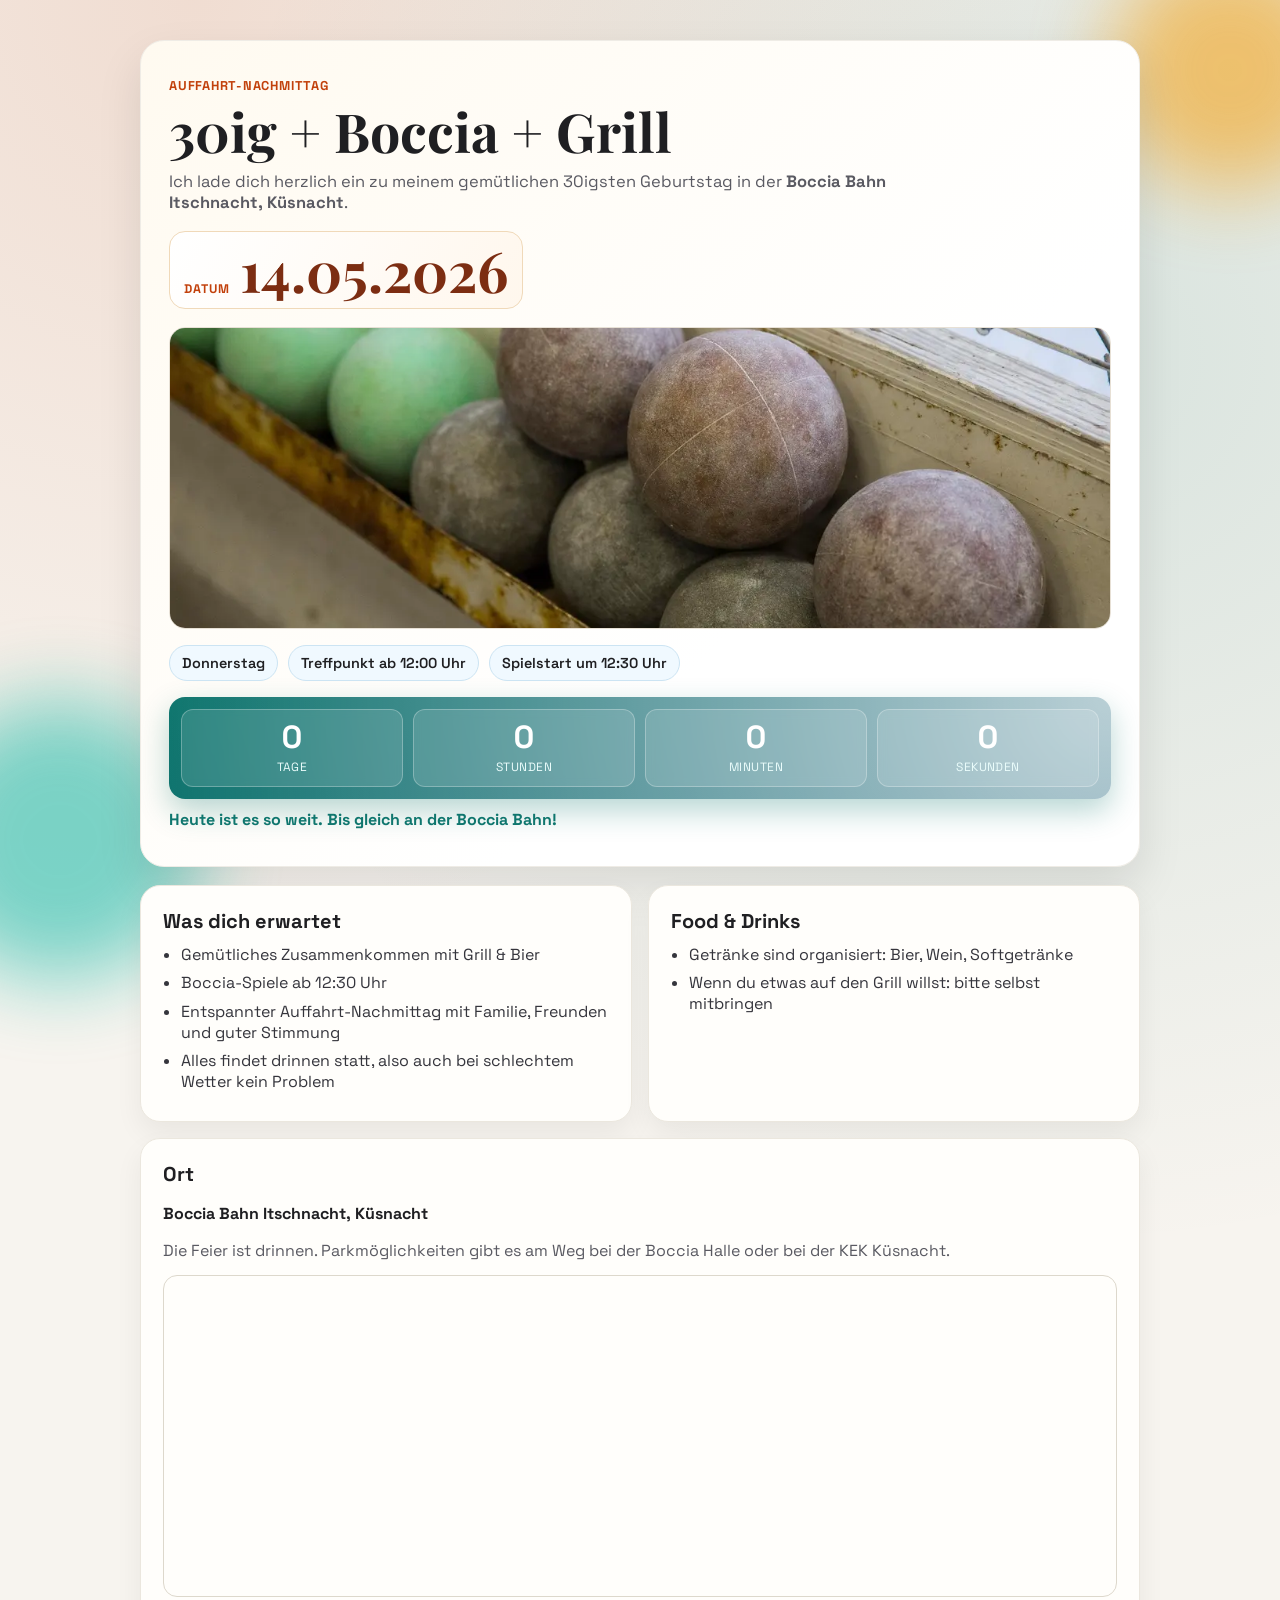
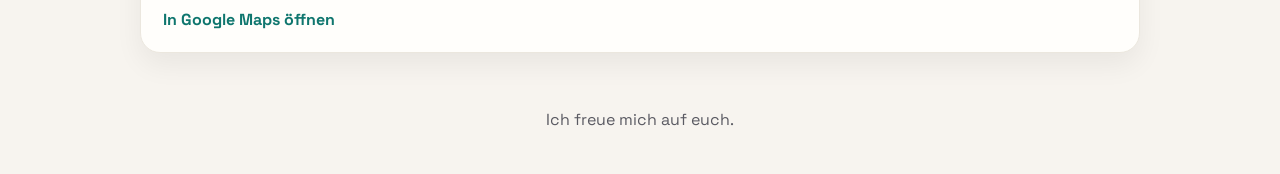
==== index.html @ 12673103 "Add files via upload" ====
<!doctype html>
<html lang="de-CH">
<head>
  <meta charset="utf-8">
  <meta name="viewport" content="width=device-width, initial-scale=1">
  <title>Einladung zum 30igsten Geburtstag</title>
  <meta name="description" content="Einladung zum 30igsten Geburtstag in der Boccia Bahn Itschnacht, Küsnacht.">
  <link rel="preconnect" href="https://fonts.googleapis.com">
  <link rel="preconnect" href="https://fonts.gstatic.com" crossorigin>
  <link href="https://fonts.googleapis.com/css2?family=Space+Grotesk:wght@400;600;700&family=Playfair+Display:wght@600;700&display=swap" rel="stylesheet">
  <link rel="stylesheet" href="styles.css">
</head>
<body>
  <div class="bg-shape bg-shape-a" aria-hidden="true"></div>
  <div class="bg-shape bg-shape-b" aria-hidden="true"></div>

  <main class="container">
    <section class="hero">
      <p class="eyebrow">Auffahrt-Nachmittag</p>
      <h1>30ig + Boccia + Grill</h1>
      <p class="lead">
        Ich lade dich herzlich ein zu meinem gemütlichen 30igsten Geburtstag in der
        <strong>Boccia Bahn Itschnacht, Küsnacht</strong>.
      </p>
      <div class="event-highlight">
        <span class="event-label">Datum</span>
        <strong class="event-date">14.05.2026</strong>
      </div>
      <div class="hero-media">
        <img src="Boccia_Kugeln.webp" alt="Boccia Kugeln auf der Bahn">
      </div>
      <div class="chips">
        <span class="chip">Donnerstag</span>
        <span class="chip">Treffpunkt ab 12:00 Uhr</span>
        <span class="chip">Spielstart um 12:30 Uhr</span>
      </div>

      <div id="countdown-clock" class="countdown-clock" aria-live="polite">
        <div class="time-unit">
          <span id="days">0</span>
          <small>Tage</small>
        </div>
        <div class="time-unit">
          <span id="hours">0</span>
          <small>Stunden</small>
        </div>
        <div class="time-unit">
          <span id="minutes">0</span>
          <small>Minuten</small>
        </div>
        <div class="time-unit">
          <span id="seconds">0</span>
          <small>Sekunden</small>
        </div>
      </div>
      <p id="countdown-message" class="countdown-message"></p>
    </section>

    <section class="grid">
      <article class="card">
        <h2>Was dich erwartet</h2>
        <ul>
          <li>Gemütliches Zusammenkommen mit Grill & Bier</li>
          <li>Boccia-Spiele ab 12:30 Uhr</li>
          <li>Entspannter Auffahrt-Nachmittag mit Familie, Freunden und guter Stimmung</li>
          <li>Alles findet drinnen statt, also auch bei schlechtem Wetter kein Problem</li>
        </ul>
      </article>

      <article class="card">
        <h2>Food & Drinks</h2>
        <ul>
          <li>Getränke sind organisiert: Bier, Wein, Softgetränke</li>
          <li>Wenn du etwas auf den Grill willst: bitte selbst mitbringen</li>
        </ul>
      </article>
    </section>

    <section class="card location">
      <h2>Ort</h2>
      <p><strong>Boccia Bahn Itschnacht, Küsnacht</strong></p>
      <p class="small-text">
        Die Feier ist drinnen. Parkmöglichkeiten gibt es am Weg bei der Boccia Halle oder bei der KEK Küsnacht.
      </p>
      <div class="map-wrap">
        <iframe
          title="Google Maps: Boccia Bahn Itschnacht, Küsnacht"
          src="https://www.google.com/maps?q=Bocciabahn%20Itschnacht%20K%C3%BCsnacht&output=embed"
          loading="lazy"
          referrerpolicy="no-referrer-when-downgrade"
          allowfullscreen>
        </iframe>
      </div>
      <a class="map-link" target="_blank" rel="noopener noreferrer"
        href="https://www.google.com/maps/search/?api=1&query=Bocciabahn+Itschnacht+K%C3%BCsnacht">
        In Google Maps öffnen
      </a>
    </section>
  </main>

  <footer>
    <p>Ich freue mich auf euch.</p>
  </footer>

  <script src="script.js"></script>
</body>
</html>
---- styles.css ----
:root {
  --bg: #f7f4ef;
  --surface: #fffefb;
  --text: #1f1f22;
  --muted: #5a5a62;
  --accent: #0f766e;
  --accent-2: #c2410c;
  --ring: rgba(15, 118, 110, 0.18);
  --shadow: 0 20px 45px rgba(0, 0, 0, 0.1);
}

* {
  box-sizing: border-box;
}

html {
  -webkit-text-size-adjust: 100%;
}

body {
  margin: 0;
  font-family: "Space Grotesk", sans-serif;
  color: var(--text);
  background:
    radial-gradient(circle at 15% 0%, rgba(194, 65, 12, 0.13), transparent 45%),
    radial-gradient(circle at 85% 20%, rgba(15, 118, 110, 0.13), transparent 50%),
    var(--bg);
  min-height: 100vh;
}

img {
  max-width: 100%;
}

.bg-shape {
  position: fixed;
  z-index: -1;
  border-radius: 999px;
  filter: blur(40px);
  opacity: 0.55;
}

.bg-shape-a {
  width: 240px;
  height: 240px;
  background: #f59e0b;
  top: -50px;
  right: -70px;
}

.bg-shape-b {
  width: 280px;
  height: 280px;
  background: #14b8a6;
  bottom: -80px;
  left: -80px;
}

.container {
  width: min(1000px, 92%);
  margin: 40px auto 24px;
}

.hero {
  background: linear-gradient(135deg, #fffaf0 0%, #ffffff 65%);
  border: 1px solid #efece6;
  border-radius: 24px;
  padding: 36px 28px;
  box-shadow: var(--shadow);
  animation: rise 700ms ease-out both;
}

.eyebrow {
  margin: 0;
  color: var(--accent-2);
  letter-spacing: 0.06em;
  font-weight: 700;
  text-transform: uppercase;
  font-size: 0.8rem;
}

h1 {
  font-family: "Playfair Display", serif;
  margin: 8px 0 12px;
  font-size: clamp(2rem, 4.2vw, 3.4rem);
  line-height: 1.06;
}

.lead {
  margin: 0;
  color: var(--muted);
  max-width: 70ch;
  font-size: 1.03rem;
}

.event-highlight {
  margin-top: 18px;
  display: inline-flex;
  align-items: baseline;
  gap: 10px;
  background: linear-gradient(120deg, #fff 0%, #fff7ed 100%);
  border: 1px solid #f0d9b9;
  border-radius: 16px;
  padding: 10px 14px;
}

.event-label {
  font-size: 0.78rem;
  letter-spacing: 0.08em;
  text-transform: uppercase;
  color: var(--accent-2);
  font-weight: 700;
}

.event-date {
  font-family: "Playfair Display", serif;
  font-size: clamp(1.8rem, 5.4vw, 3.5rem);
  line-height: 1;
  color: #7c2d12;
}

.hero-media {
  margin-top: 18px;
  border-radius: 16px;
  overflow: hidden;
  border: 1px solid #e7e0d5;
}

.hero-media img {
  display: block;
  width: 100%;
  height: clamp(180px, 32vw, 300px);
  object-fit: cover;
}

.chips {
  display: flex;
  gap: 10px;
  flex-wrap: wrap;
  margin-top: 16px;
}

.chip {
  padding: 8px 12px;
  border-radius: 999px;
  background: #f0f9ff;
  border: 1px solid #cce4f3;
  font-size: 0.9rem;
  font-weight: 600;
}

.countdown-clock {
  margin-top: 16px;
  display: grid;
  grid-template-columns: repeat(4, minmax(0, 1fr));
  gap: 10px;
  padding: 12px;
  border-radius: 16px;
  background:
    radial-gradient(circle at top right, rgba(255, 255, 255, 0.7), rgba(255, 255, 255, 0)),
    linear-gradient(130deg, #0f766e, #155e75);
  box-shadow: 0 12px 30px rgba(15, 118, 110, 0.3);
}

.time-unit {
  text-align: center;
  border-radius: 12px;
  padding: 10px 6px;
  background: rgba(255, 255, 255, 0.13);
  border: 1px solid rgba(255, 255, 255, 0.28);
  backdrop-filter: blur(4px);
}

.time-unit span {
  display: block;
  color: #fff;
  font-size: clamp(1.4rem, 4vw, 2rem);
  line-height: 1.1;
  font-weight: 700;
  font-variant-numeric: tabular-nums;
}

.time-unit small {
  color: #eafcfb;
  font-size: 0.75rem;
  letter-spacing: 0.04em;
  text-transform: uppercase;
}

.countdown-message {
  margin: 10px 0 0;
  color: var(--accent);
  font-weight: 700;
}

.grid {
  display: grid;
  gap: 16px;
  grid-template-columns: repeat(2, minmax(0, 1fr));
  margin-top: 18px;
}

.card {
  background: var(--surface);
  border: 1px solid #ebe7de;
  border-radius: 20px;
  padding: 22px;
  box-shadow: 0 12px 28px rgba(0, 0, 0, 0.06);
  animation: rise 900ms ease-out both;
}

h2 {
  margin: 0 0 10px;
  font-size: 1.25rem;
}

ul {
  margin: 0;
  padding-left: 1.1rem;
}

li {
  margin: 0.45rem 0;
  color: #35353c;
}

.location {
  margin-top: 16px;
}

.small-text {
  margin: 0 0 14px;
  color: var(--muted);
}

.map-wrap {
  border-radius: 14px;
  overflow: hidden;
  border: 1px solid #ddd8cc;
}

.map-wrap iframe {
  display: block;
  width: 100%;
  min-height: 320px;
  border: 0;
}

.map-link {
  margin-top: 12px;
  display: inline-block;
  color: var(--accent);
  font-weight: 700;
  text-decoration: none;
}

.map-link:hover,
.map-link:focus-visible {
  text-decoration: underline;
}

footer {
  text-align: center;
  color: var(--muted);
  padding: 16px 12px 28px;
}

@keyframes rise {
  from {
    opacity: 0;
    transform: translateY(10px);
  }
  to {
    opacity: 1;
    transform: translateY(0);
  }
}

@media (max-width: 760px) {
  .container {
    width: min(1000px, 94%);
    margin-top: 16px;
  }

  .hero {
    padding: 24px 16px;
  }

  .grid {
    grid-template-columns: 1fr;
  }

  .countdown-clock {
    grid-template-columns: repeat(2, minmax(0, 1fr));
    gap: 8px;
    padding: 10px;
  }

  .chip {
    font-size: 0.84rem;
  }

  .map-wrap iframe {
    min-height: 260px;
  }
}

@media (max-width: 440px) {
  .card {
    padding: 18px 14px;
  }

  .event-highlight {
    width: 100%;
    justify-content: space-between;
    padding: 10px 12px;
  }

  .event-date {
    font-size: 2rem;
  }

  .chip {
    width: 100%;
    text-align: center;
  }

  .time-unit span {
    font-size: 1.3rem;
  }

  .map-wrap iframe {
    min-height: 220px;
  }
}
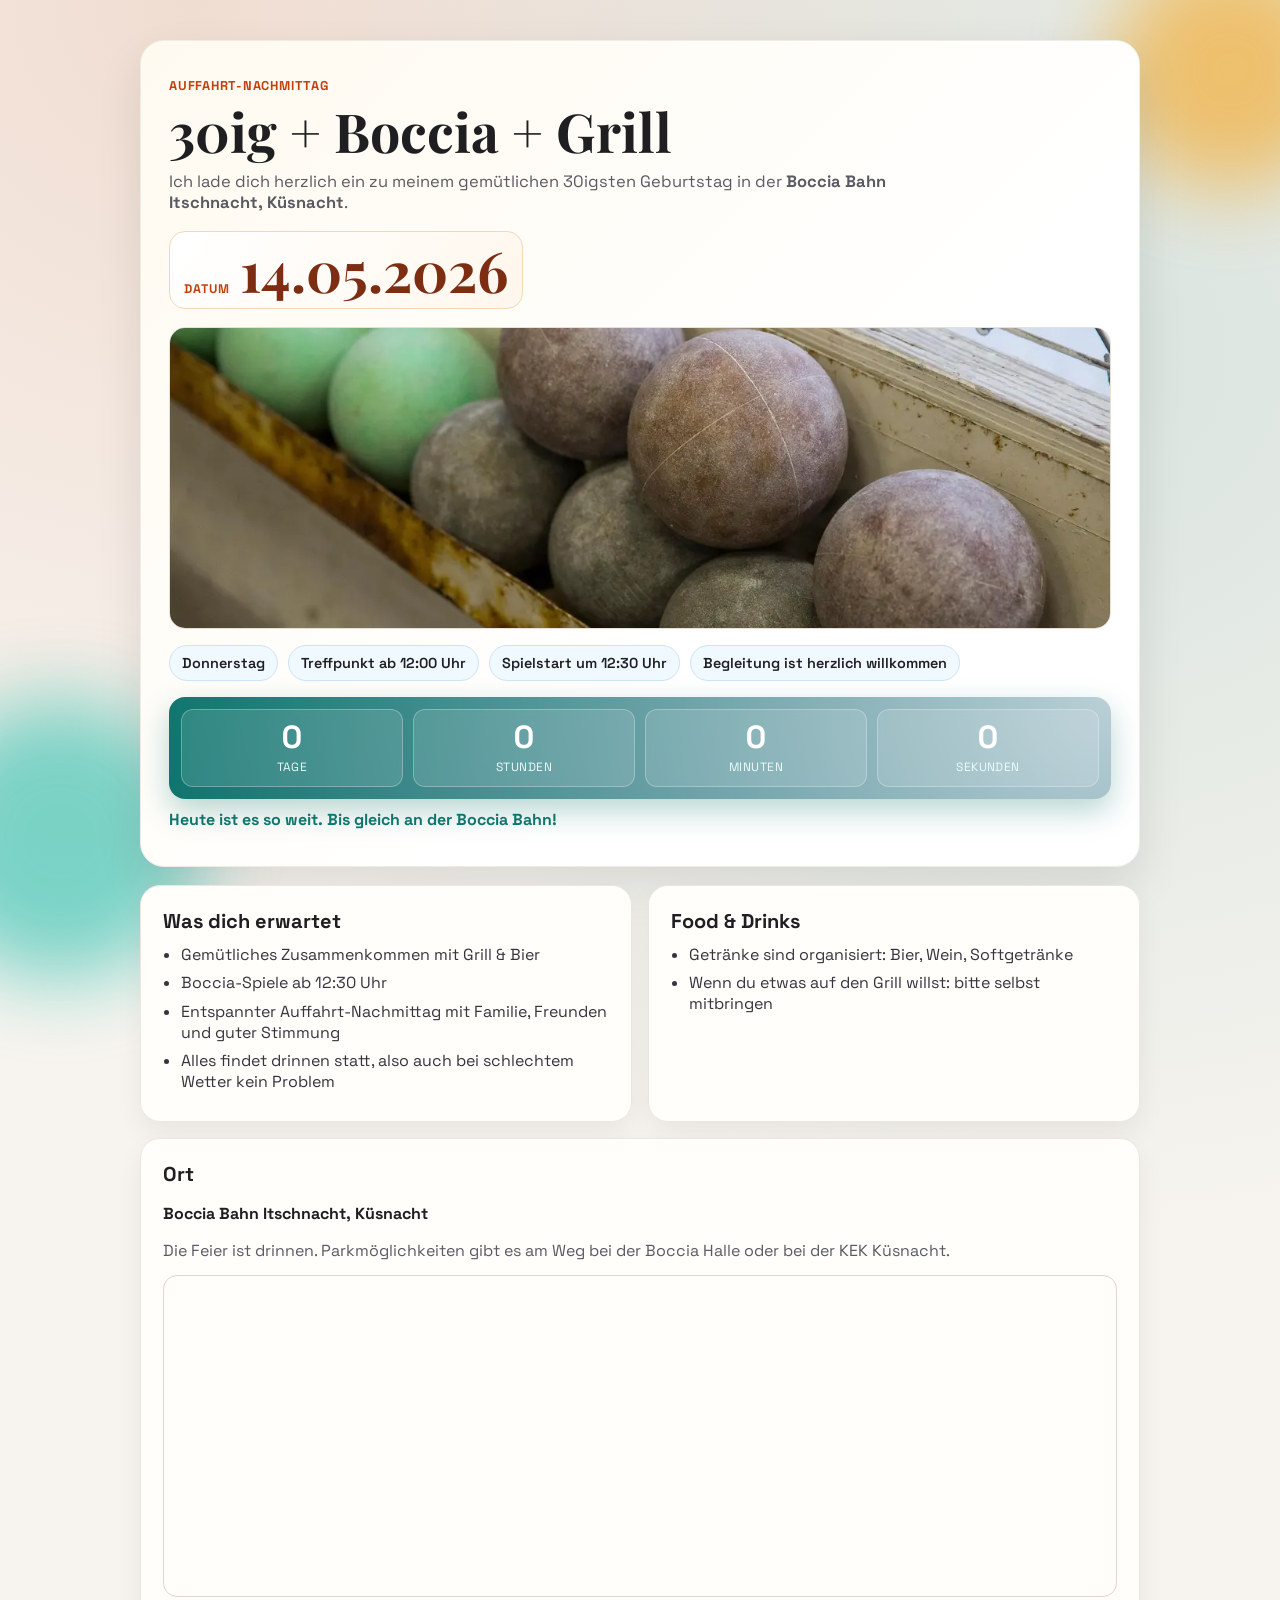
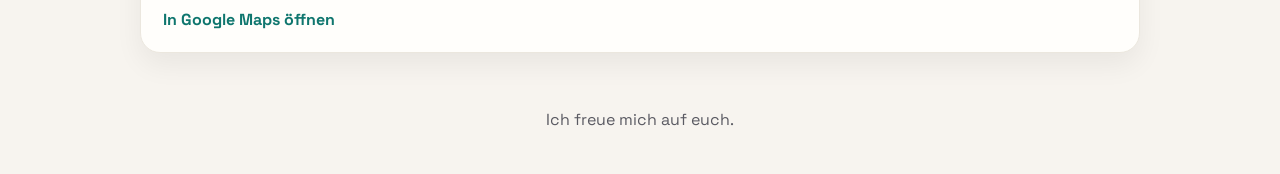
==== commit 4a7ff61c: "Add files via upload" ====
--- a/index.html
+++ b/index.html
@@ -33,6 +33,7 @@
         <span class="chip">Donnerstag</span>
         <span class="chip">Treffpunkt ab 12:00 Uhr</span>
         <span class="chip">Spielstart um 12:30 Uhr</span>
+        <span class="chip">Begleitung ist herzlich willkommen</span>
       </div>
 
       <div id="countdown-clock" class="countdown-clock" aria-live="polite">
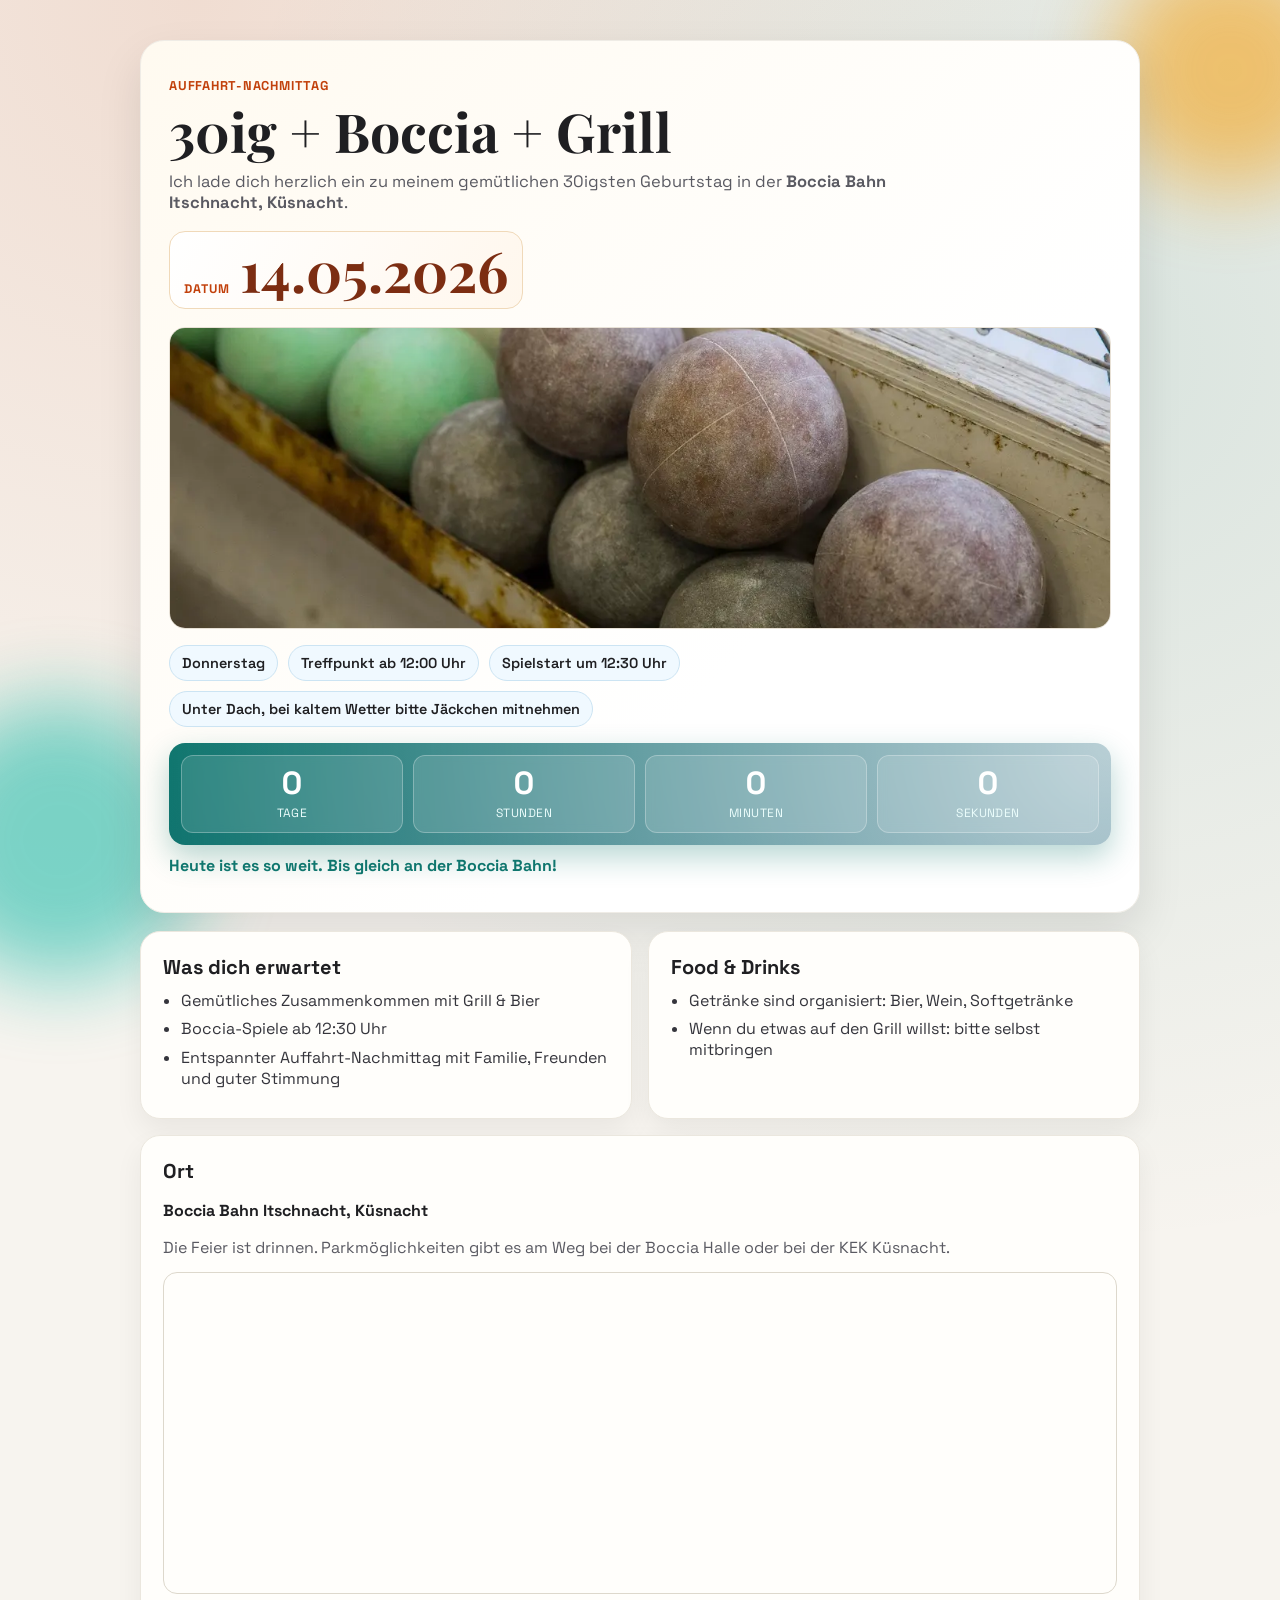
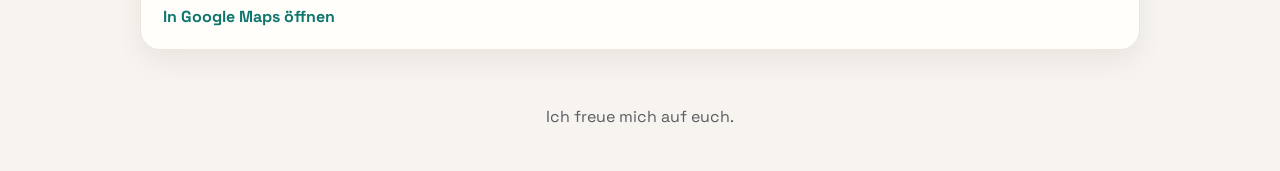
==== commit 95adf3f2: "Add files via upload" ====
--- a/index.html
+++ b/index.html
@@ -33,7 +33,7 @@
         <span class="chip">Donnerstag</span>
         <span class="chip">Treffpunkt ab 12:00 Uhr</span>
         <span class="chip">Spielstart um 12:30 Uhr</span>
-        <span class="chip">Begleitung ist herzlich willkommen</span>
+        <span class="chip">Unter Dach, bei kaltem Wetter bitte Jäckchen mitnehmen</span>
       </div>
 
       <div id="countdown-clock" class="countdown-clock" aria-live="polite">
@@ -64,7 +64,6 @@
           <li>Gemütliches Zusammenkommen mit Grill & Bier</li>
           <li>Boccia-Spiele ab 12:30 Uhr</li>
           <li>Entspannter Auffahrt-Nachmittag mit Familie, Freunden und guter Stimmung</li>
-          <li>Alles findet drinnen statt, also auch bei schlechtem Wetter kein Problem</li>
         </ul>
       </article>
 
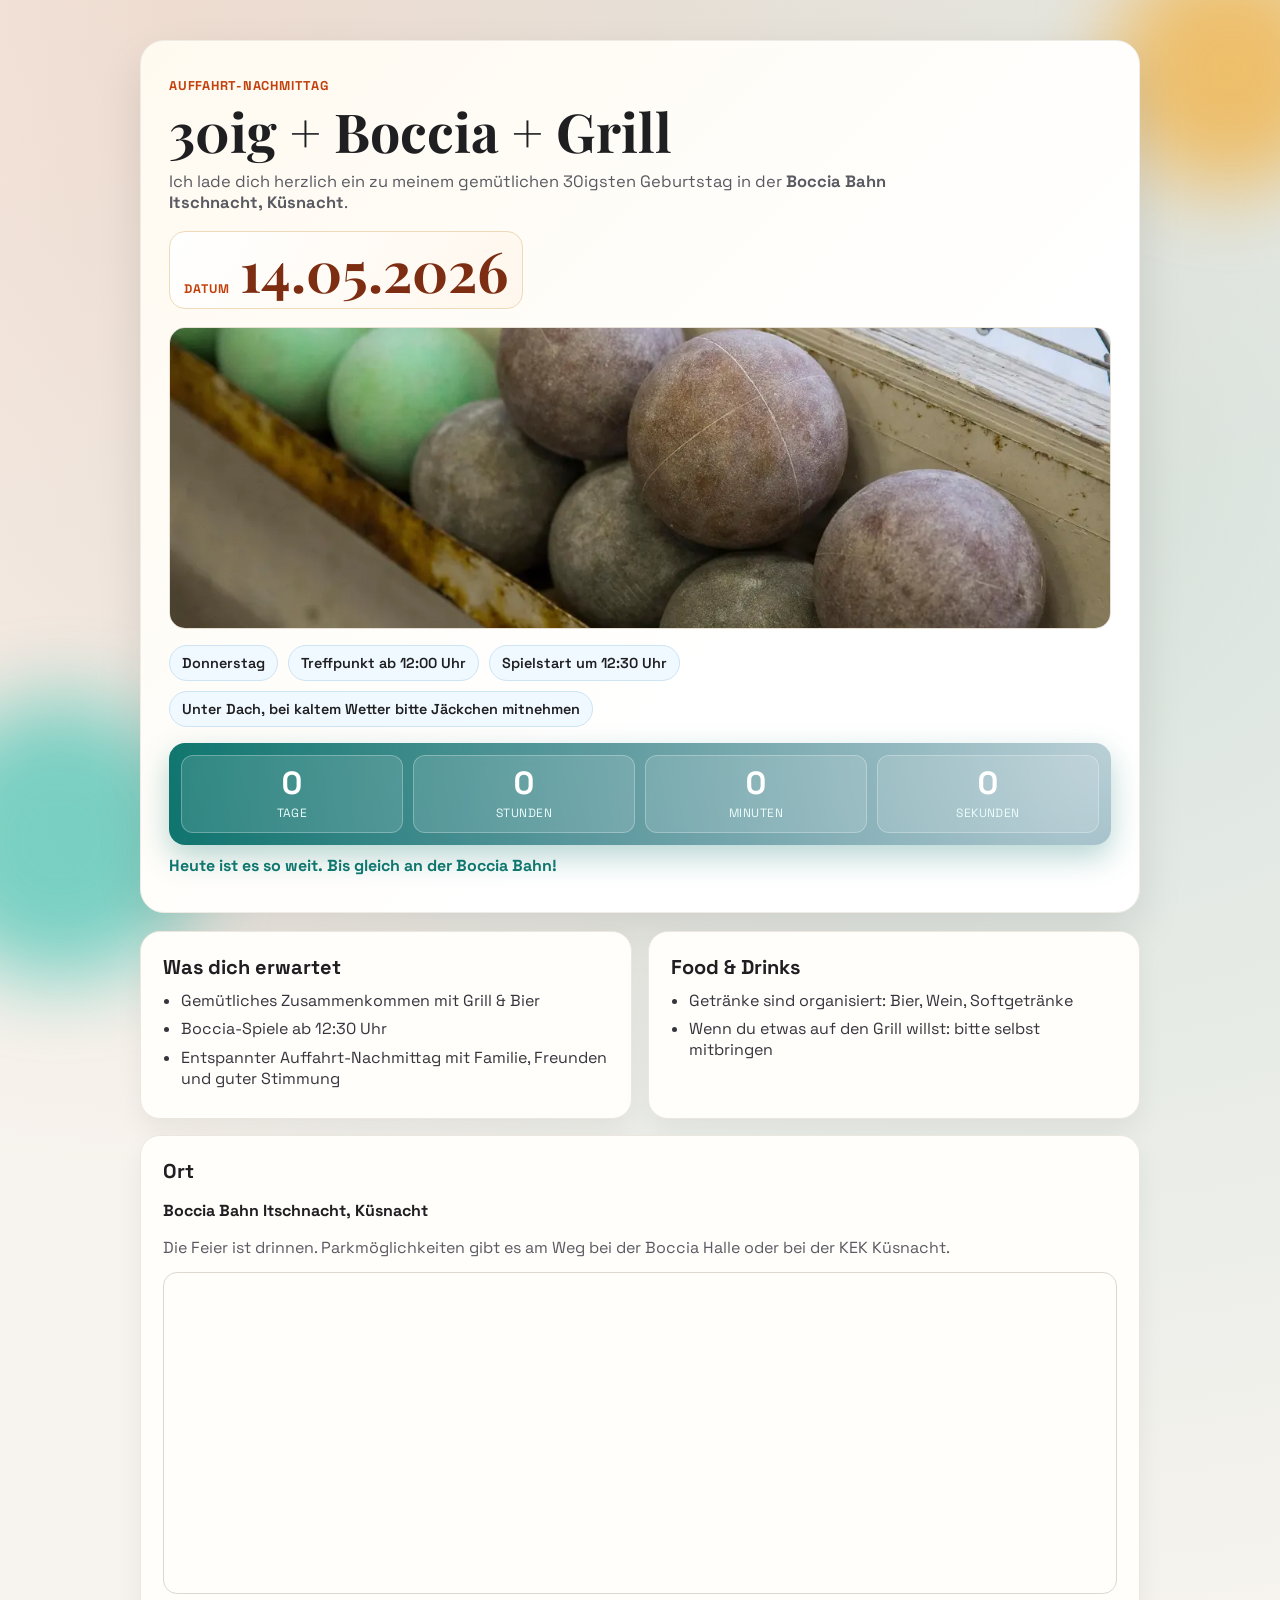
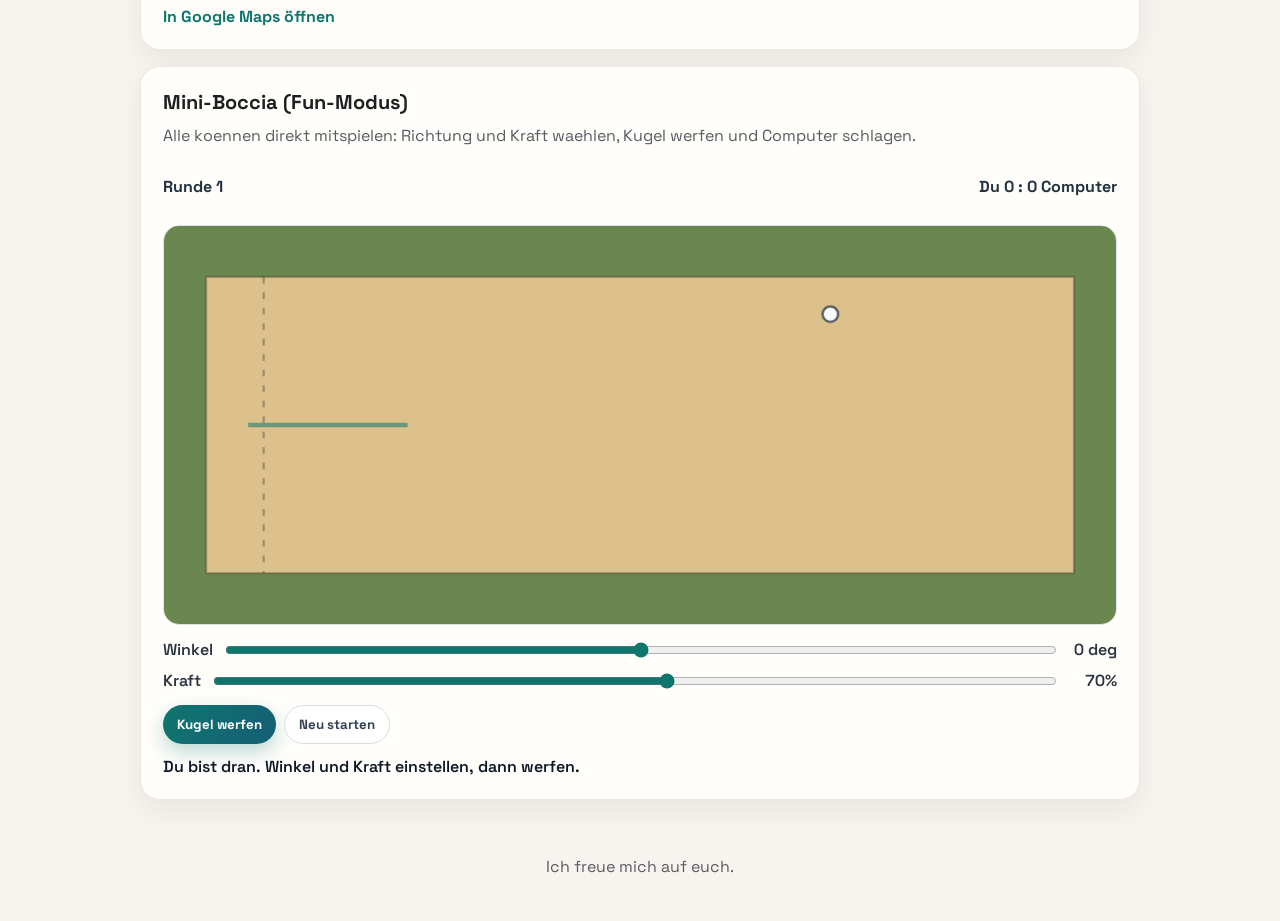
==== commit 0287dea1: "Add files via upload" ====
--- a/index.html
+++ b/index.html
@@ -96,6 +96,45 @@
         In Google Maps öffnen
       </a>
     </section>
+    <section class="card game-card" id="boccia-game">
+      <h2>Mini-Boccia (Fun-Modus)</h2>
+      <p class="small-text">
+        Alle koennen direkt mitspielen: Richtung und Kraft waehlen, Kugel werfen und Computer schlagen.
+      </p>
+
+      <div class="boccia-meta">
+        <p>Runde <strong id="boccia-round">1</strong></p>
+        <p>Du <strong id="boccia-score-player">0</strong> : <strong id="boccia-score-cpu">0</strong> Computer</p>
+      </div>
+
+      <canvas
+        id="boccia-canvas"
+        width="860"
+        height="360"
+        role="img"
+        aria-label="Mini-Boccia Spielfeld">
+      </canvas>
+
+      <div class="boccia-controls">
+        <label for="boccia-angle">Winkel
+          <input id="boccia-angle" type="range" min="-30" max="30" value="0">
+          <output id="boccia-angle-value" for="boccia-angle">0 deg</output>
+        </label>
+
+        <label for="boccia-power">Kraft
+          <input id="boccia-power" type="range" min="35" max="100" value="70">
+          <output id="boccia-power-value" for="boccia-power">70%</output>
+        </label>
+
+        <div class="boccia-actions">
+          <button id="boccia-throw-btn" type="button">Kugel werfen</button>
+          <button id="boccia-next-round-btn" type="button" hidden>Naechste Runde</button>
+          <button id="boccia-reset-btn" type="button">Neu starten</button>
+        </div>
+      </div>
+
+      <p id="boccia-status" class="boccia-status" aria-live="polite"></p>
+    </section>
   </main>
 
   <footer>
--- a/styles.css
+++ b/styles.css
@@ -259,6 +259,106 @@
   text-decoration: underline;
 }
 
+.game-card {
+  margin-top: 16px;
+}
+
+.boccia-meta {
+  display: flex;
+  justify-content: space-between;
+  align-items: center;
+  gap: 12px;
+  flex-wrap: wrap;
+  margin-bottom: 12px;
+  font-weight: 700;
+  color: #22323f;
+}
+
+#boccia-canvas {
+  width: 100%;
+  height: auto;
+  display: block;
+  border-radius: 16px;
+  border: 1px solid #d8e3e2;
+  background: linear-gradient(180deg, #fdf8ea 0%, #f8ead0 100%);
+  box-shadow: inset 0 0 0 1px rgba(60, 48, 36, 0.06);
+}
+
+.boccia-controls {
+  margin-top: 14px;
+  display: grid;
+  gap: 10px;
+}
+
+.boccia-controls label {
+  display: grid;
+  grid-template-columns: auto minmax(0, 1fr) auto;
+  align-items: center;
+  gap: 10px;
+  font-weight: 600;
+  color: #2b3440;
+}
+
+.boccia-controls input[type="range"] {
+  width: 100%;
+  accent-color: var(--accent);
+}
+
+.boccia-controls output {
+  min-width: 52px;
+  text-align: right;
+  font-variant-numeric: tabular-nums;
+}
+
+.boccia-actions {
+  display: flex;
+  gap: 8px;
+  flex-wrap: wrap;
+  margin-top: 4px;
+}
+
+.boccia-actions button {
+  border: 0;
+  border-radius: 999px;
+  padding: 10px 14px;
+  font-family: inherit;
+  font-weight: 700;
+  cursor: pointer;
+  transition: transform 120ms ease, box-shadow 120ms ease, opacity 120ms ease;
+}
+
+#boccia-throw-btn,
+#boccia-next-round-btn {
+  background: linear-gradient(125deg, #0f766e, #155e75);
+  color: #ffffff;
+  box-shadow: 0 8px 20px rgba(15, 118, 110, 0.28);
+}
+
+#boccia-reset-btn {
+  background: #fff;
+  color: #334155;
+  border: 1px solid #d6dee3;
+}
+
+.boccia-actions button:hover,
+.boccia-actions button:focus-visible {
+  transform: translateY(-1px);
+}
+
+.boccia-actions button:disabled {
+  opacity: 0.45;
+  cursor: not-allowed;
+  transform: none;
+  box-shadow: none;
+}
+
+.boccia-status {
+  margin: 12px 0 0;
+  color: #0f172a;
+  font-weight: 600;
+  min-height: 1.3em;
+}
+
 footer {
   text-align: center;
   color: var(--muted);
@@ -303,6 +403,15 @@
   .map-wrap iframe {
     min-height: 260px;
   }
+
+  .boccia-controls label {
+    grid-template-columns: 1fr;
+    gap: 6px;
+  }
+
+  .boccia-controls output {
+    text-align: left;
+  }
 }
 
 @media (max-width: 440px) {
